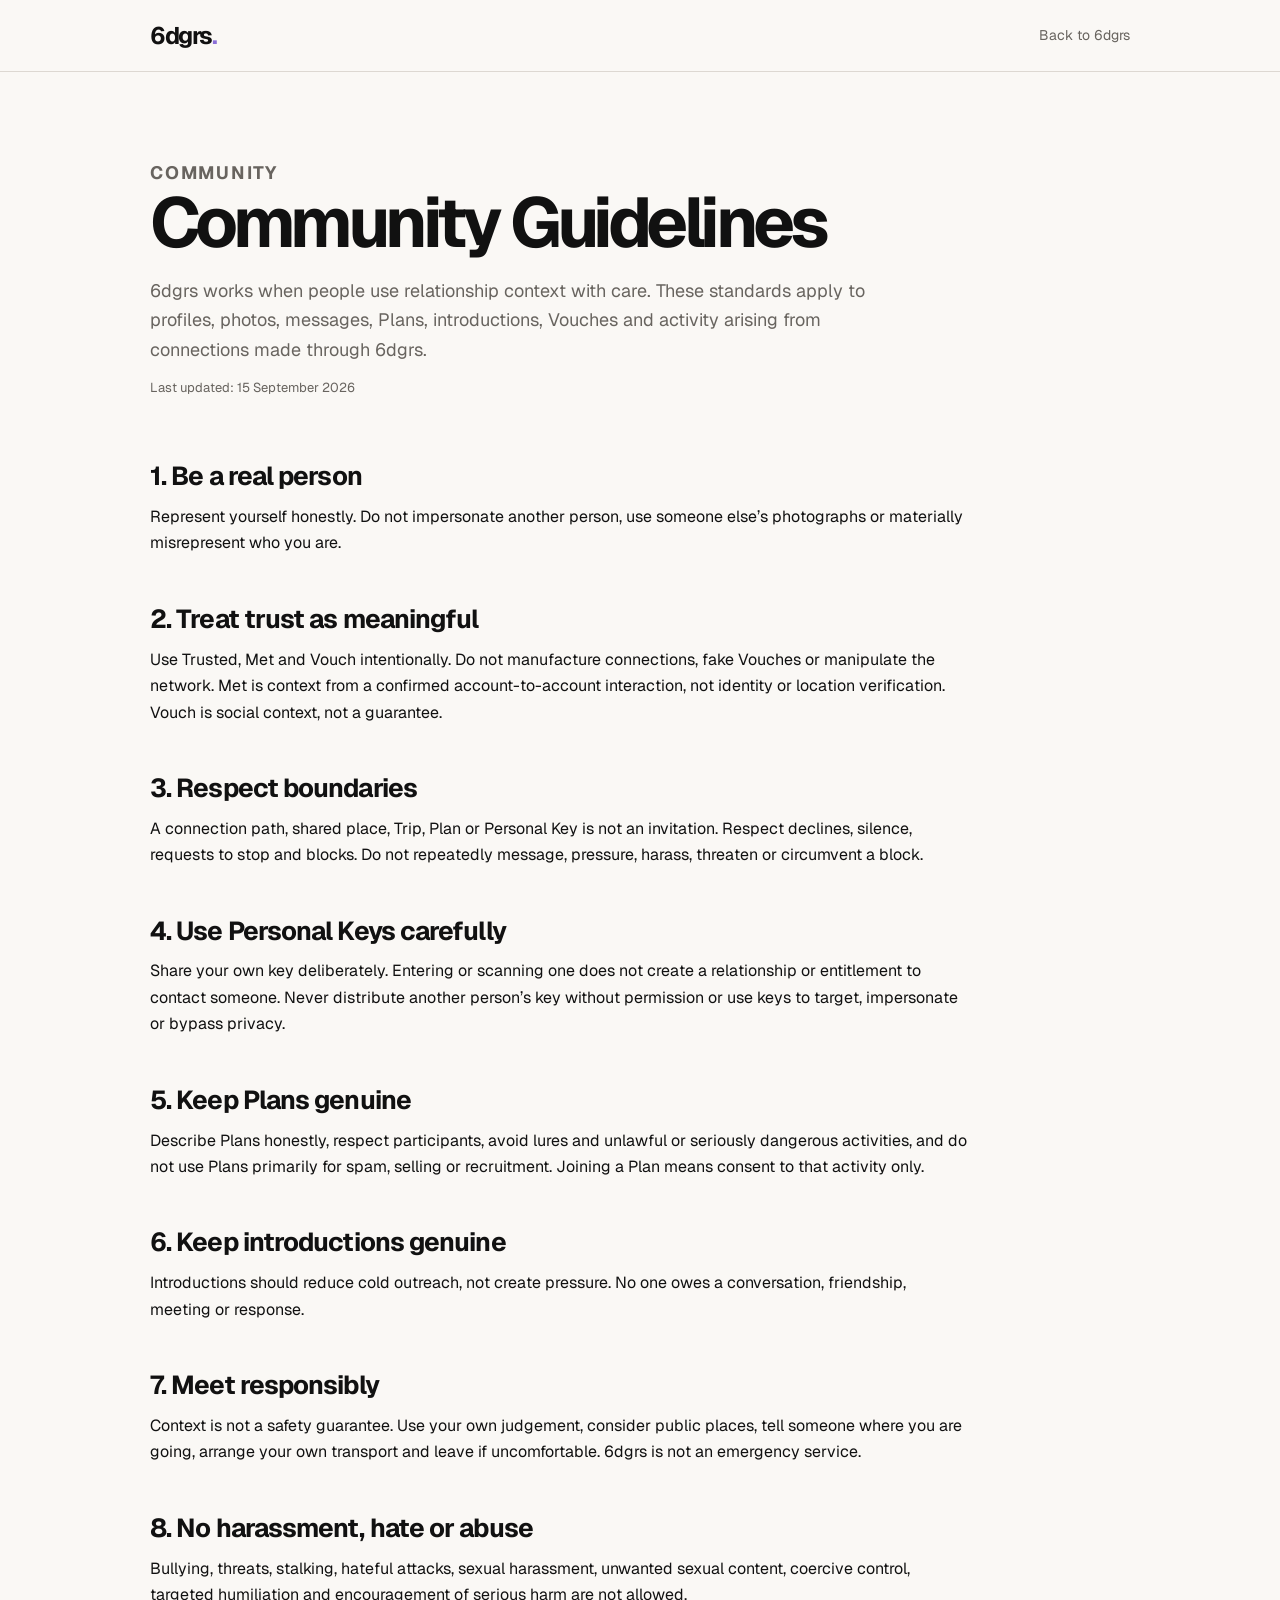
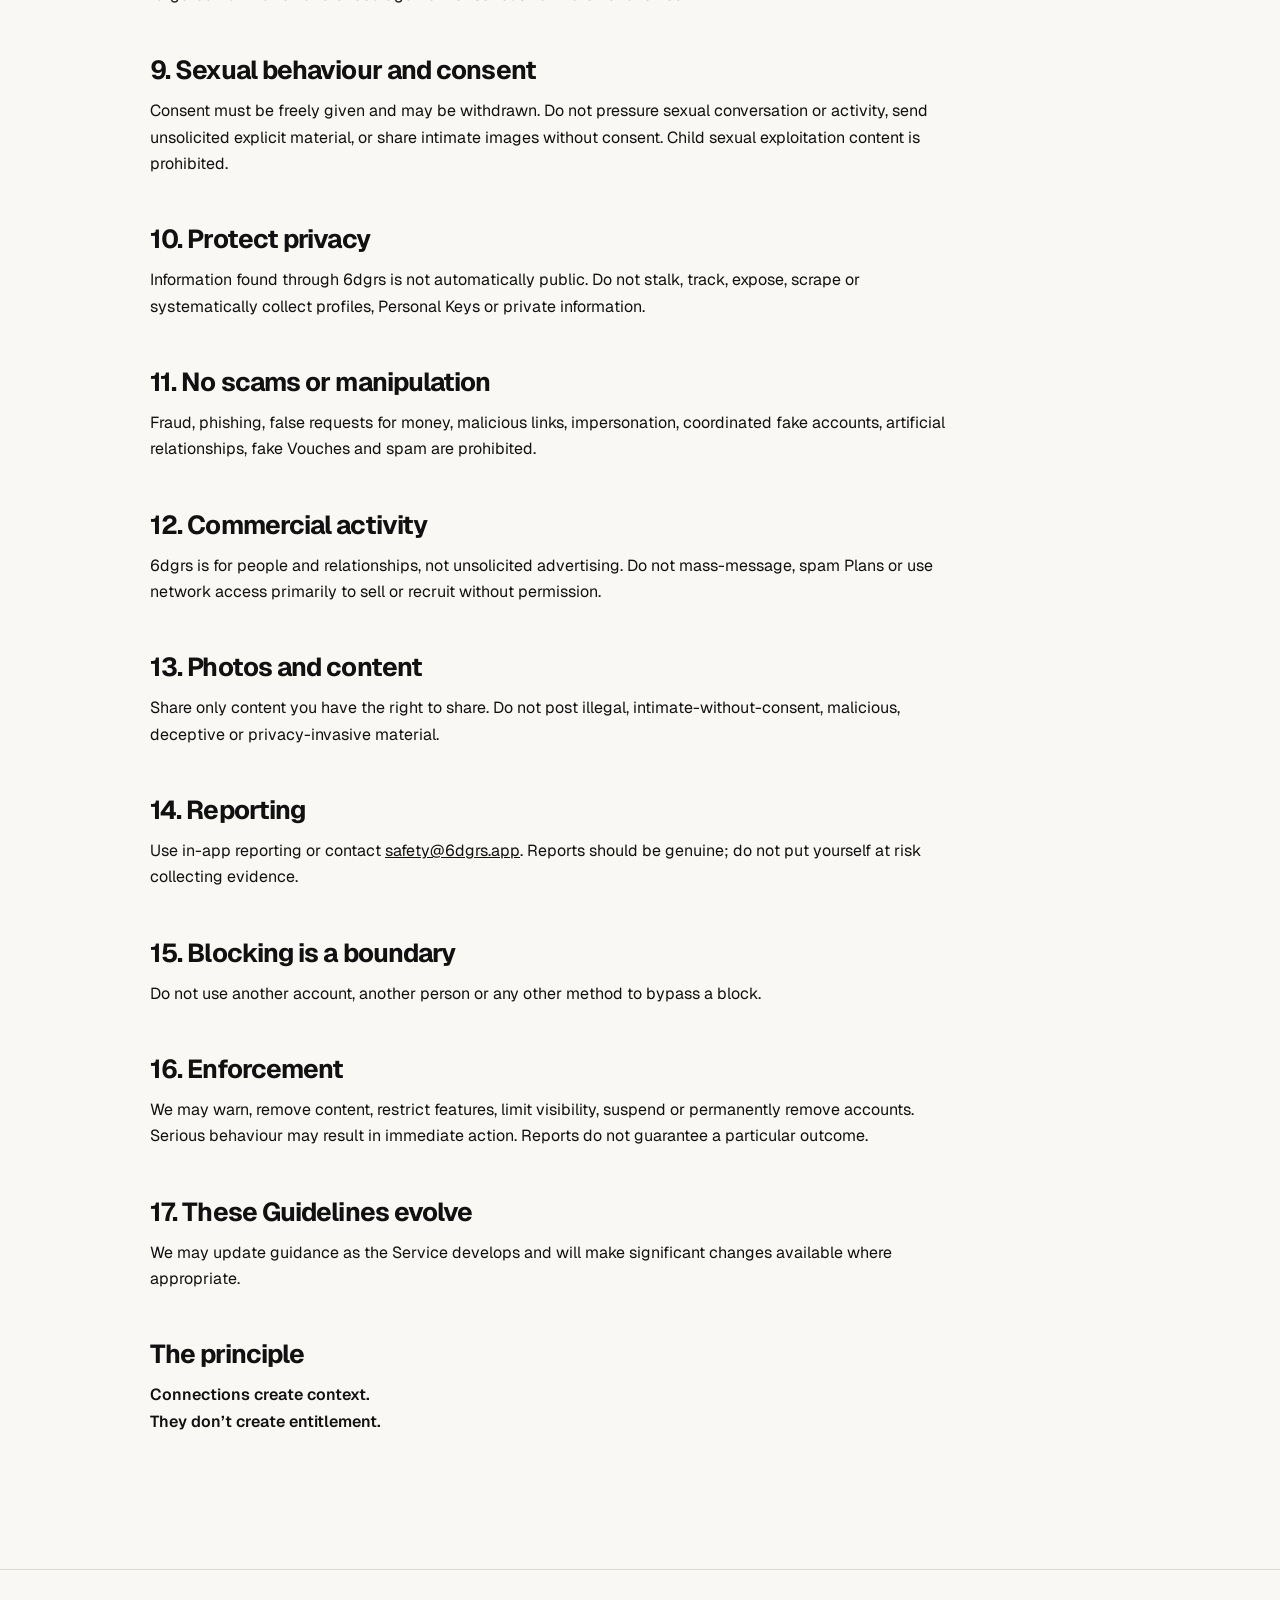
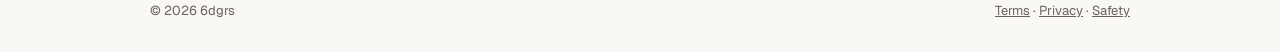
==== community-guidelines/index.html @ 3ee48ce9 "Add files via upload" ====
<!doctype html><html lang="en"><head><meta charset="utf-8"><meta name="viewport" content="width=device-width,initial-scale=1"><meta name="description" content="Community standards for thoughtful, respectful connection on 6dgrs."><title>6dgrs Community Guidelines</title><link rel="preconnect" href="https://fonts.googleapis.com"><link rel="stylesheet" href="https://fonts.googleapis.com/css2?family=Geist:wght@400;500;600;700&display=swap"><link rel="stylesheet" href="../legal.css"></head><body><header class="legal-header"><nav class="legal-nav"><a class="brand" href="../">6dgrs<span class="brand-dot">.</span></a><a class="back" href="../">Back to 6dgrs</a></nav></header><main class="legal-main"><div class="legal-intro"><p class="eyebrow">Community</p><h1>Community Guidelines</h1><p>6dgrs works when people use relationship context with care. These standards apply to profiles, photos, messages, Plans, introductions, Vouches and activity arising from connections made through 6dgrs.</p><p class="legal-updated">Last updated: 15 September 2026</p></div><article class="legal-body">
<h2>1. Be a real person</h2><p>Represent yourself honestly. Do not impersonate another person, use someone else’s photographs or materially misrepresent who you are.</p><h2>2. Treat trust as meaningful</h2><p>Use Trusted, Met and Vouch intentionally. Do not manufacture connections, fake Vouches or manipulate the network. Met is context from a confirmed account-to-account interaction, not identity or location verification. Vouch is social context, not a guarantee.</p><h2>3. Respect boundaries</h2><p>A connection path, shared place, Trip, Plan or Personal Key is not an invitation. Respect declines, silence, requests to stop and blocks. Do not repeatedly message, pressure, harass, threaten or circumvent a block.</p><h2>4. Use Personal Keys carefully</h2><p>Share your own key deliberately. Entering or scanning one does not create a relationship or entitlement to contact someone. Never distribute another person’s key without permission or use keys to target, impersonate or bypass privacy.</p><h2>5. Keep Plans genuine</h2><p>Describe Plans honestly, respect participants, avoid lures and unlawful or seriously dangerous activities, and do not use Plans primarily for spam, selling or recruitment. Joining a Plan means consent to that activity only.</p><h2>6. Keep introductions genuine</h2><p>Introductions should reduce cold outreach, not create pressure. No one owes a conversation, friendship, meeting or response.</p><h2>7. Meet responsibly</h2><p>Context is not a safety guarantee. Use your own judgement, consider public places, tell someone where you are going, arrange your own transport and leave if uncomfortable. 6dgrs is not an emergency service.</p><h2>8. No harassment, hate or abuse</h2><p>Bullying, threats, stalking, hateful attacks, sexual harassment, unwanted sexual content, coercive control, targeted humiliation and encouragement of serious harm are not allowed.</p><h2>9. Sexual behaviour and consent</h2><p>Consent must be freely given and may be withdrawn. Do not pressure sexual conversation or activity, send unsolicited explicit material, or share intimate images without consent. Child sexual exploitation content is prohibited.</p><h2>10. Protect privacy</h2><p>Information found through 6dgrs is not automatically public. Do not stalk, track, expose, scrape or systematically collect profiles, Personal Keys or private information.</p><h2>11. No scams or manipulation</h2><p>Fraud, phishing, false requests for money, malicious links, impersonation, coordinated fake accounts, artificial relationships, fake Vouches and spam are prohibited.</p><h2>12. Commercial activity</h2><p>6dgrs is for people and relationships, not unsolicited advertising. Do not mass-message, spam Plans or use network access primarily to sell or recruit without permission.</p><h2>13. Photos and content</h2><p>Share only content you have the right to share. Do not post illegal, intimate-without-consent, malicious, deceptive or privacy-invasive material.</p><h2>14. Reporting</h2><p>Use in-app reporting or contact <a href="mailto:safety@6dgrs.app">safety@6dgrs.app</a>. Reports should be genuine; do not put yourself at risk collecting evidence.</p><h2>15. Blocking is a boundary</h2><p>Do not use another account, another person or any other method to bypass a block.</p><h2>16. Enforcement</h2><p>We may warn, remove content, restrict features, limit visibility, suspend or permanently remove accounts. Serious behaviour may result in immediate action. Reports do not guarantee a particular outcome.</p><h2>17. These Guidelines evolve</h2><p>We may update guidance as the Service develops and will make significant changes available where appropriate.</p><h2>The principle</h2><p><strong>Connections create context.<br>They don’t create entitlement.</strong></p></article></main><footer class="legal-footer"><div class="legal-footer-inner"><span>© 2026 6dgrs</span><span><a href="../terms/">Terms</a> · <a href="../privacy/">Privacy</a> · <a href="../safety/">Safety</a></span></div></footer></body></html>
---- legal.css ----
:root{--ivory:#faf8f5;--paper:#fff;--ink:#111;--muted:#68645f;--line:#ddd8d2;--lavender:#8b6fd8;--lavender-pale:#eee9fb;--max:980px}
*,*:before,*:after{box-sizing:border-box}html{scroll-behavior:smooth;scroll-padding-top:90px}body{margin:0;background:var(--ivory);color:var(--ink);font-family:Geist,Inter,-apple-system,BlinkMacSystemFont,"Segoe UI",sans-serif;line-height:1.65}a{color:inherit}.legal-header{position:sticky;top:0;z-index:5;height:72px;border-bottom:1px solid var(--line);background:rgba(250,248,245,.92);backdrop-filter:blur(16px)}.legal-nav{width:min(calc(100% - 40px),var(--max));height:100%;margin:auto;display:flex;align-items:center;justify-content:space-between}.brand{font-size:24px;line-height:1;font-weight:700;letter-spacing:-.06em;text-decoration:none}.brand-dot{color:var(--lavender)}.back{color:var(--muted);font-size:14px;text-decoration:none}.legal-main{width:min(calc(100% - 40px),var(--max));margin:0 auto;padding:86px 0 120px}.legal-intro{max-width:760px;margin-bottom:64px}.eyebrow{margin:0 0 14px;color:var(--lavender);font-size:12px;font-weight:700;letter-spacing:.1em;text-transform:uppercase}.legal-intro h1{margin:0 0 18px;font-size:clamp(42px,6vw,70px);line-height:1;letter-spacing:-.065em}.legal-intro p{margin:0;color:var(--muted);font-size:18px}.legal-updated{margin-top:12px!important;font-size:13px!important}.legal-body{max-width:820px}.legal-body h2{margin:48px 0 12px;font-size:26px;line-height:1.15;letter-spacing:-.035em}.legal-body h3{margin:30px 0 8px;font-size:18px}.legal-body p{margin:0 0 14px}.legal-body ul{margin:8px 0 20px;padding-left:23px}.legal-body li{margin:5px 0}.legal-body strong{font-weight:600}.legal-footer{border-top:1px solid var(--line);padding:30px 0;color:var(--muted);font-size:13px}.legal-footer-inner{width:min(calc(100% - 40px),var(--max));margin:auto;display:flex;justify-content:space-between;gap:20px}.faq-nav{display:flex;flex-wrap:wrap;gap:8px;margin:0 0 48px}.faq-nav a{padding:9px 13px;border:1px solid var(--line);border-radius:999px;background:var(--paper);font-size:13px;text-decoration:none}.faq-group{margin-top:64px}.faq-group h2{margin-bottom:20px}.faq-list{border-top:1px solid var(--line)}details{border-bottom:1px solid var(--line)}summary{padding:22px 0;cursor:pointer;font-weight:600;font-size:17px}details p{padding:0 0 22px;margin:0;color:var(--muted)}
@media(max-width:560px){.legal-main{padding-top:58px}.legal-intro{margin-bottom:44px}.legal-intro h1{font-size:48px}.legal-body h2{font-size:24px}.legal-footer-inner{flex-direction:column}.legal-header{height:64px}}
@media(prefers-reduced-motion:reduce){html{scroll-behavior:auto}}
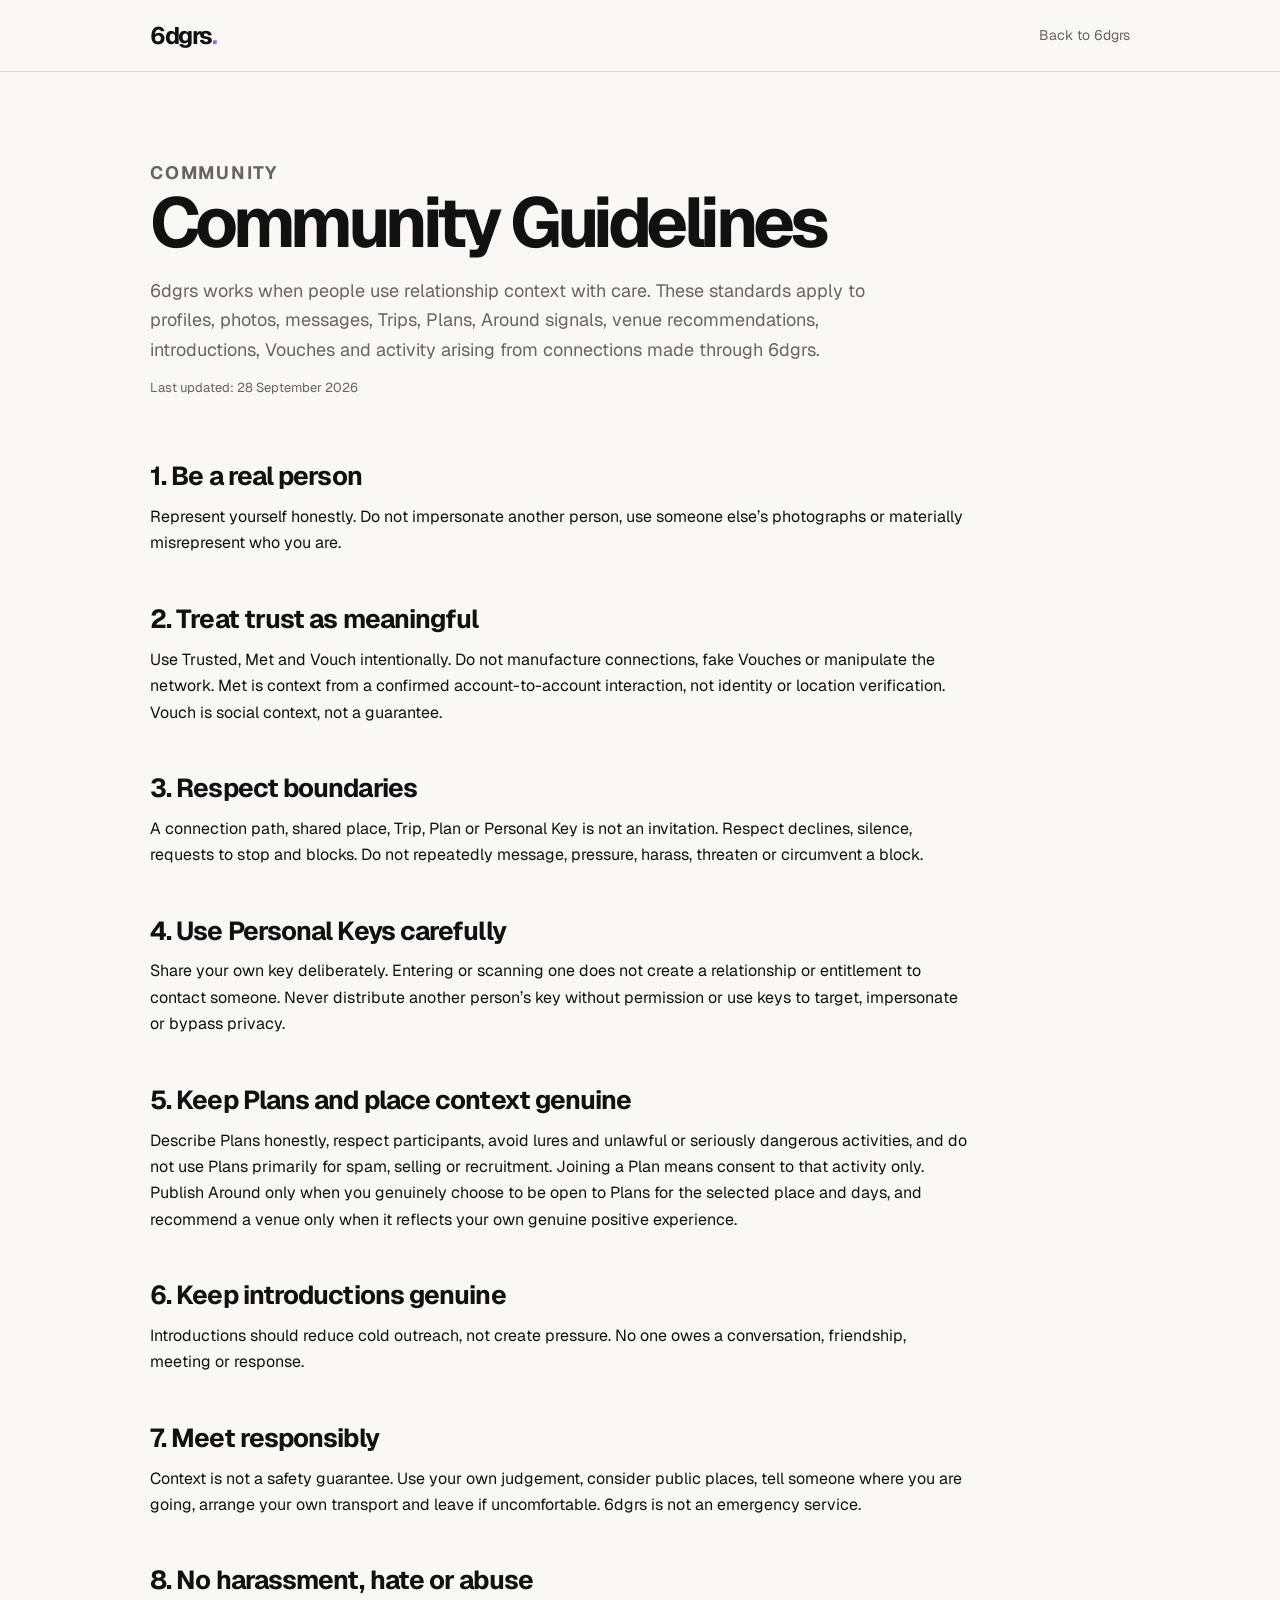
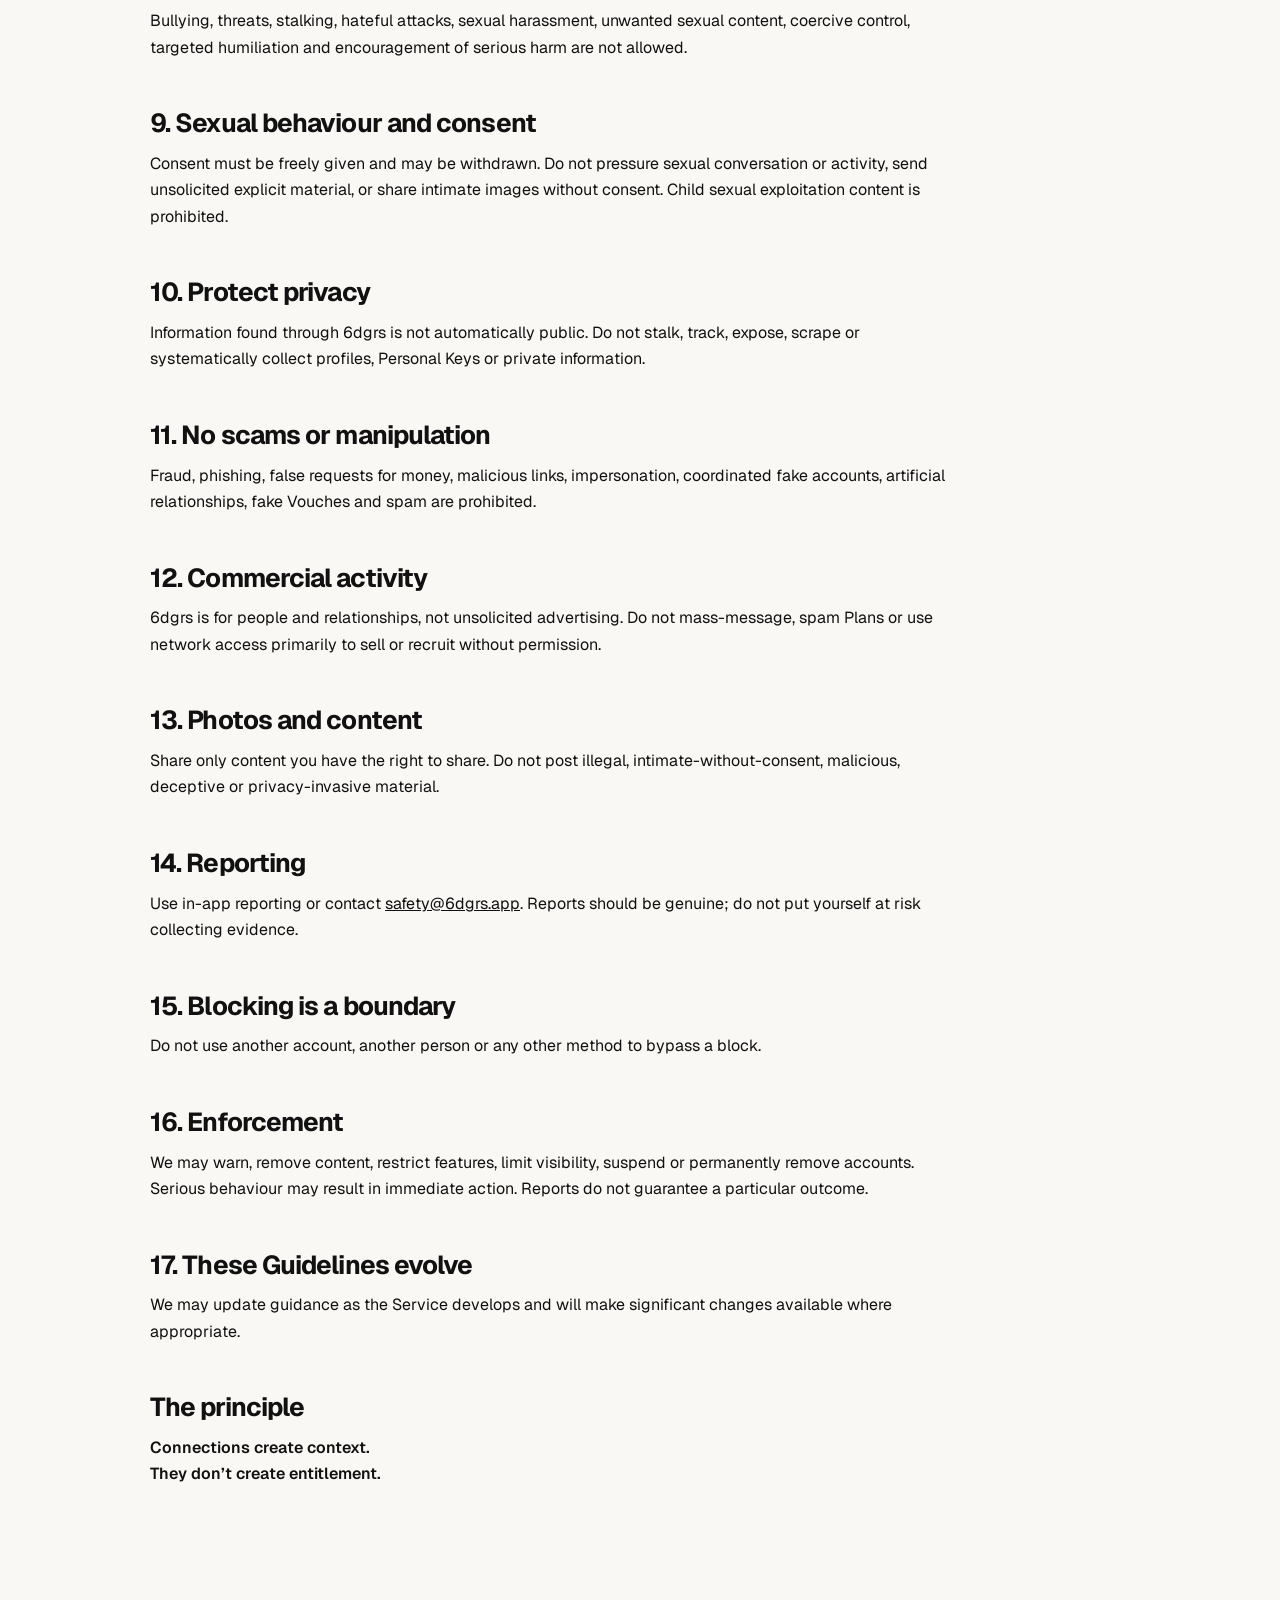
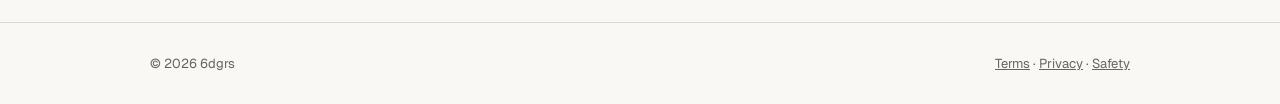
==== commit 2e4111cc: "docs: align legal and support for P3" ====
--- a/community-guidelines/index.html
+++ b/community-guidelines/index.html
@@ -1,2 +1,2 @@
-<!doctype html><html lang="en"><head><meta charset="utf-8"><meta name="viewport" content="width=device-width,initial-scale=1"><meta name="description" content="Community standards for thoughtful, respectful connection on 6dgrs."><title>6dgrs Community Guidelines</title><link rel="preconnect" href="https://fonts.googleapis.com"><link rel="stylesheet" href="https://fonts.googleapis.com/css2?family=Geist:wght@400;500;600;700&display=swap"><link rel="stylesheet" href="../legal.css"></head><body><header class="legal-header"><nav class="legal-nav"><a class="brand" href="../">6dgrs<span class="brand-dot">.</span></a><a class="back" href="../">Back to 6dgrs</a></nav></header><main class="legal-main"><div class="legal-intro"><p class="eyebrow">Community</p><h1>Community Guidelines</h1><p>6dgrs works when people use relationship context with care. These standards apply to profiles, photos, messages, Plans, introductions, Vouches and activity arising from connections made through 6dgrs.</p><p class="legal-updated">Last updated: 15 September 2026</p></div><article class="legal-body">
-<h2>1. Be a real person</h2><p>Represent yourself honestly. Do not impersonate another person, use someone else’s photographs or materially misrepresent who you are.</p><h2>2. Treat trust as meaningful</h2><p>Use Trusted, Met and Vouch intentionally. Do not manufacture connections, fake Vouches or manipulate the network. Met is context from a confirmed account-to-account interaction, not identity or location verification. Vouch is social context, not a guarantee.</p><h2>3. Respect boundaries</h2><p>A connection path, shared place, Trip, Plan or Personal Key is not an invitation. Respect declines, silence, requests to stop and blocks. Do not repeatedly message, pressure, harass, threaten or circumvent a block.</p><h2>4. Use Personal Keys carefully</h2><p>Share your own key deliberately. Entering or scanning one does not create a relationship or entitlement to contact someone. Never distribute another person’s key without permission or use keys to target, impersonate or bypass privacy.</p><h2>5. Keep Plans genuine</h2><p>Describe Plans honestly, respect participants, avoid lures and unlawful or seriously dangerous activities, and do not use Plans primarily for spam, selling or recruitment. Joining a Plan means consent to that activity only.</p><h2>6. Keep introductions genuine</h2><p>Introductions should reduce cold outreach, not create pressure. No one owes a conversation, friendship, meeting or response.</p><h2>7. Meet responsibly</h2><p>Context is not a safety guarantee. Use your own judgement, consider public places, tell someone where you are going, arrange your own transport and leave if uncomfortable. 6dgrs is not an emergency service.</p><h2>8. No harassment, hate or abuse</h2><p>Bullying, threats, stalking, hateful attacks, sexual harassment, unwanted sexual content, coercive control, targeted humiliation and encouragement of serious harm are not allowed.</p><h2>9. Sexual behaviour and consent</h2><p>Consent must be freely given and may be withdrawn. Do not pressure sexual conversation or activity, send unsolicited explicit material, or share intimate images without consent. Child sexual exploitation content is prohibited.</p><h2>10. Protect privacy</h2><p>Information found through 6dgrs is not automatically public. Do not stalk, track, expose, scrape or systematically collect profiles, Personal Keys or private information.</p><h2>11. No scams or manipulation</h2><p>Fraud, phishing, false requests for money, malicious links, impersonation, coordinated fake accounts, artificial relationships, fake Vouches and spam are prohibited.</p><h2>12. Commercial activity</h2><p>6dgrs is for people and relationships, not unsolicited advertising. Do not mass-message, spam Plans or use network access primarily to sell or recruit without permission.</p><h2>13. Photos and content</h2><p>Share only content you have the right to share. Do not post illegal, intimate-without-consent, malicious, deceptive or privacy-invasive material.</p><h2>14. Reporting</h2><p>Use in-app reporting or contact <a href="mailto:safety@6dgrs.app">safety@6dgrs.app</a>. Reports should be genuine; do not put yourself at risk collecting evidence.</p><h2>15. Blocking is a boundary</h2><p>Do not use another account, another person or any other method to bypass a block.</p><h2>16. Enforcement</h2><p>We may warn, remove content, restrict features, limit visibility, suspend or permanently remove accounts. Serious behaviour may result in immediate action. Reports do not guarantee a particular outcome.</p><h2>17. These Guidelines evolve</h2><p>We may update guidance as the Service develops and will make significant changes available where appropriate.</p><h2>The principle</h2><p><strong>Connections create context.<br>They don’t create entitlement.</strong></p></article></main><footer class="legal-footer"><div class="legal-footer-inner"><span>© 2026 6dgrs</span><span><a href="../terms/">Terms</a> · <a href="../privacy/">Privacy</a> · <a href="../safety/">Safety</a></span></div></footer></body></html>
+<!doctype html><html lang="en"><head><meta charset="utf-8"><meta name="viewport" content="width=device-width,initial-scale=1"><meta name="description" content="Community standards for thoughtful, respectful connection on 6dgrs."><title>6dgrs Community Guidelines</title><link rel="preconnect" href="https://fonts.googleapis.com"><link rel="stylesheet" href="https://fonts.googleapis.com/css2?family=Geist:wght@400;500;600;700&display=swap"><link rel="stylesheet" href="../legal.css"></head><body><header class="legal-header"><nav class="legal-nav"><a class="brand" href="../">6dgrs<span class="brand-dot">.</span></a><a class="back" href="../">Back to 6dgrs</a></nav></header><main class="legal-main"><div class="legal-intro"><p class="eyebrow">Community</p><h1>Community Guidelines</h1><p>6dgrs works when people use relationship context with care. These standards apply to profiles, photos, messages, Trips, Plans, Around signals, venue recommendations, introductions, Vouches and activity arising from connections made through 6dgrs.</p><p class="legal-updated">Last updated: 28 September 2026</p></div><article class="legal-body">
+<h2>1. Be a real person</h2><p>Represent yourself honestly. Do not impersonate another person, use someone else’s photographs or materially misrepresent who you are.</p><h2>2. Treat trust as meaningful</h2><p>Use Trusted, Met and Vouch intentionally. Do not manufacture connections, fake Vouches or manipulate the network. Met is context from a confirmed account-to-account interaction, not identity or location verification. Vouch is social context, not a guarantee.</p><h2>3. Respect boundaries</h2><p>A connection path, shared place, Trip, Plan or Personal Key is not an invitation. Respect declines, silence, requests to stop and blocks. Do not repeatedly message, pressure, harass, threaten or circumvent a block.</p><h2>4. Use Personal Keys carefully</h2><p>Share your own key deliberately. Entering or scanning one does not create a relationship or entitlement to contact someone. Never distribute another person’s key without permission or use keys to target, impersonate or bypass privacy.</p><h2>5. Keep Plans and place context genuine</h2><p>Describe Plans honestly, respect participants, avoid lures and unlawful or seriously dangerous activities, and do not use Plans primarily for spam, selling or recruitment. Joining a Plan means consent to that activity only. Publish Around only when you genuinely choose to be open to Plans for the selected place and days, and recommend a venue only when it reflects your own genuine positive experience.</p><h2>6. Keep introductions genuine</h2><p>Introductions should reduce cold outreach, not create pressure. No one owes a conversation, friendship, meeting or response.</p><h2>7. Meet responsibly</h2><p>Context is not a safety guarantee. Use your own judgement, consider public places, tell someone where you are going, arrange your own transport and leave if uncomfortable. 6dgrs is not an emergency service.</p><h2>8. No harassment, hate or abuse</h2><p>Bullying, threats, stalking, hateful attacks, sexual harassment, unwanted sexual content, coercive control, targeted humiliation and encouragement of serious harm are not allowed.</p><h2>9. Sexual behaviour and consent</h2><p>Consent must be freely given and may be withdrawn. Do not pressure sexual conversation or activity, send unsolicited explicit material, or share intimate images without consent. Child sexual exploitation content is prohibited.</p><h2>10. Protect privacy</h2><p>Information found through 6dgrs is not automatically public. Do not stalk, track, expose, scrape or systematically collect profiles, Personal Keys or private information.</p><h2>11. No scams or manipulation</h2><p>Fraud, phishing, false requests for money, malicious links, impersonation, coordinated fake accounts, artificial relationships, fake Vouches and spam are prohibited.</p><h2>12. Commercial activity</h2><p>6dgrs is for people and relationships, not unsolicited advertising. Do not mass-message, spam Plans or use network access primarily to sell or recruit without permission.</p><h2>13. Photos and content</h2><p>Share only content you have the right to share. Do not post illegal, intimate-without-consent, malicious, deceptive or privacy-invasive material.</p><h2>14. Reporting</h2><p>Use in-app reporting or contact <a href="mailto:safety@6dgrs.app">safety@6dgrs.app</a>. Reports should be genuine; do not put yourself at risk collecting evidence.</p><h2>15. Blocking is a boundary</h2><p>Do not use another account, another person or any other method to bypass a block.</p><h2>16. Enforcement</h2><p>We may warn, remove content, restrict features, limit visibility, suspend or permanently remove accounts. Serious behaviour may result in immediate action. Reports do not guarantee a particular outcome.</p><h2>17. These Guidelines evolve</h2><p>We may update guidance as the Service develops and will make significant changes available where appropriate.</p><h2>The principle</h2><p><strong>Connections create context.<br>They don’t create entitlement.</strong></p></article></main><footer class="legal-footer"><div class="legal-footer-inner"><span>© 2026 6dgrs</span><span><a href="../terms/">Terms</a> · <a href="../privacy/">Privacy</a> · <a href="../safety/">Safety</a></span></div></footer></body></html>
